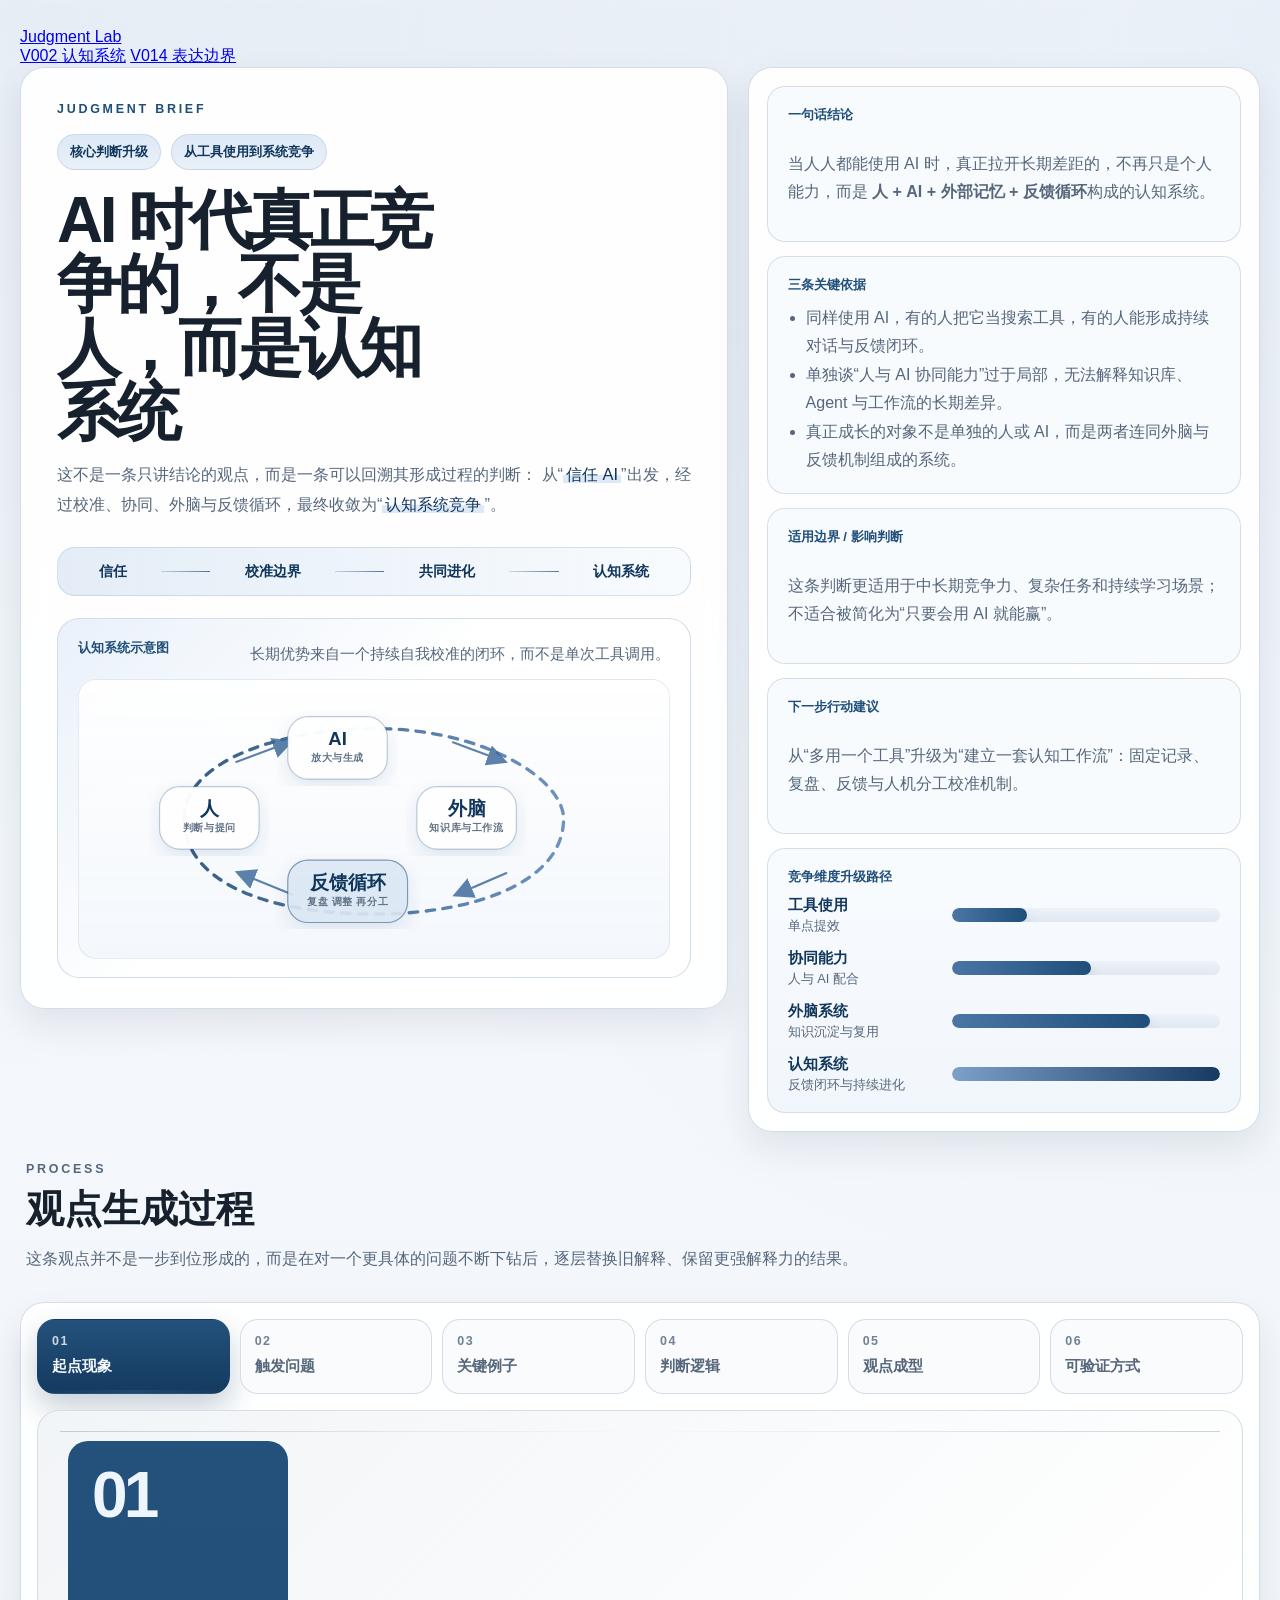
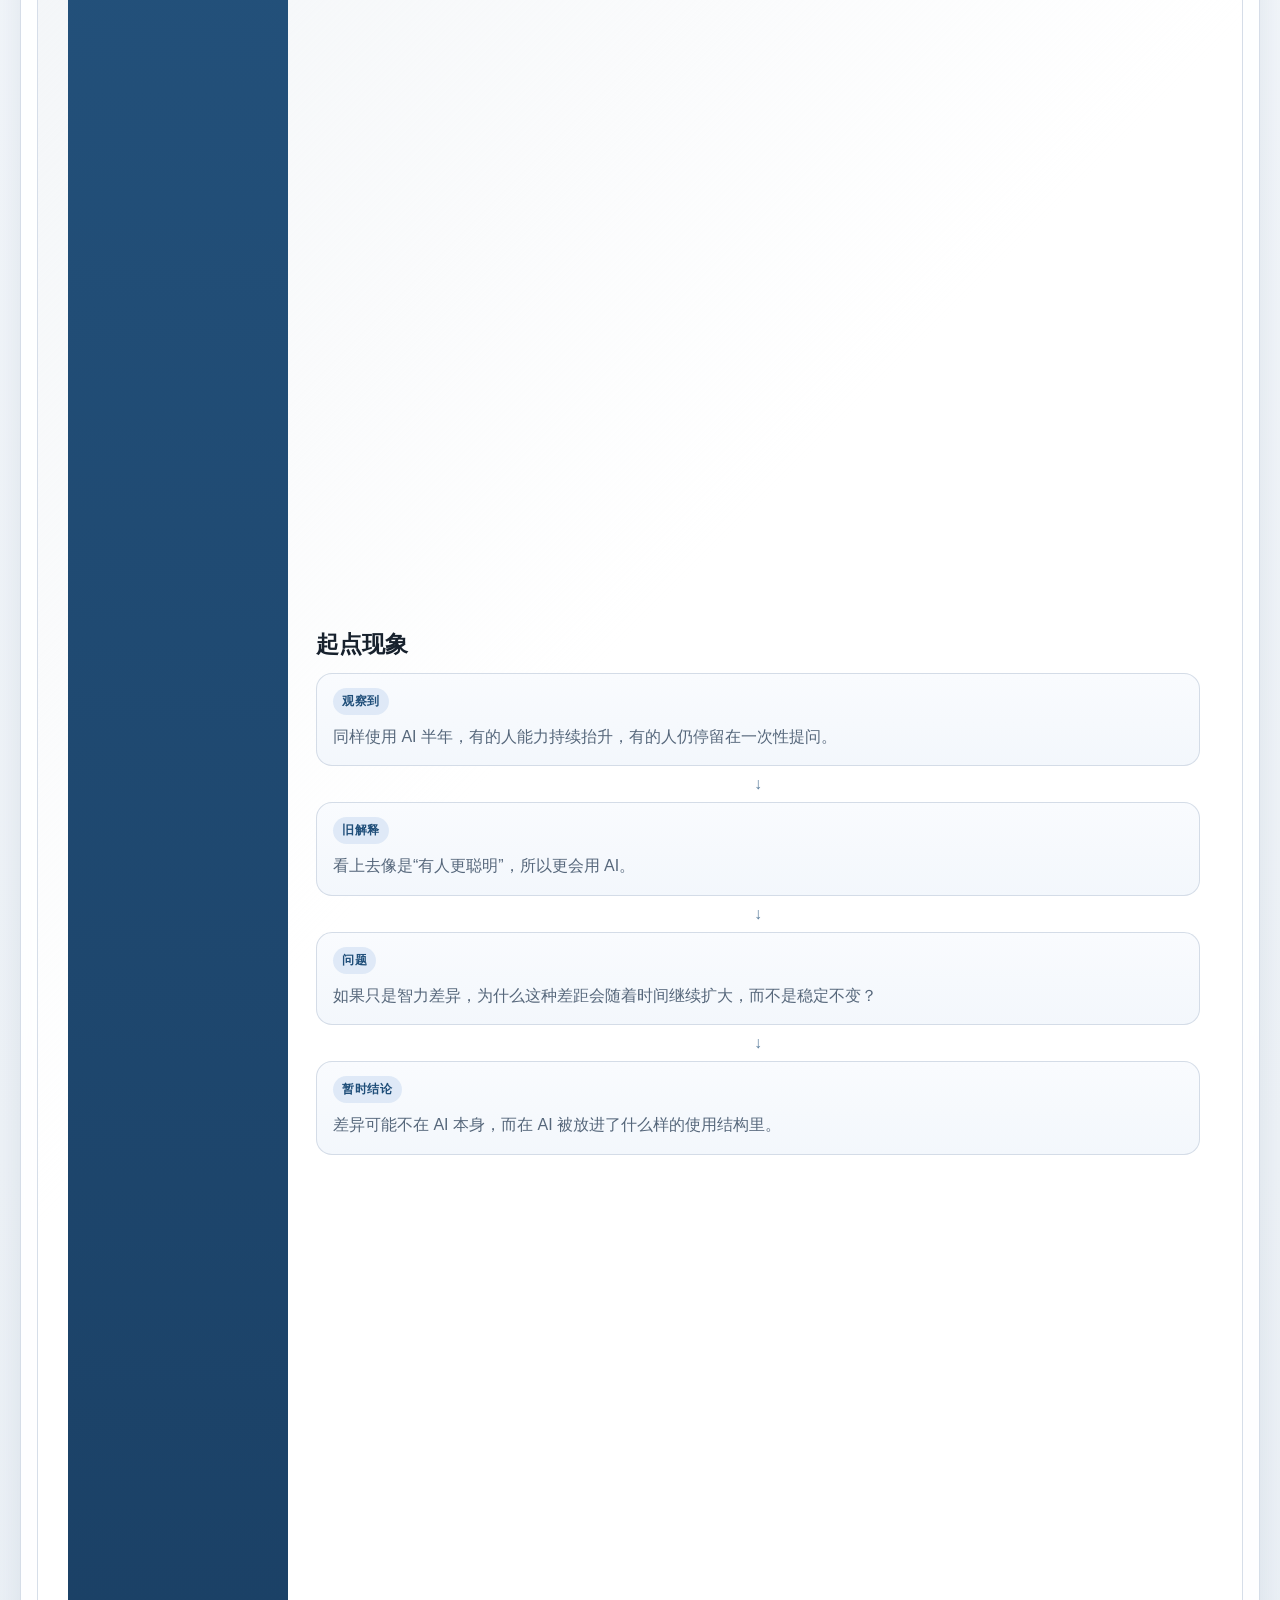
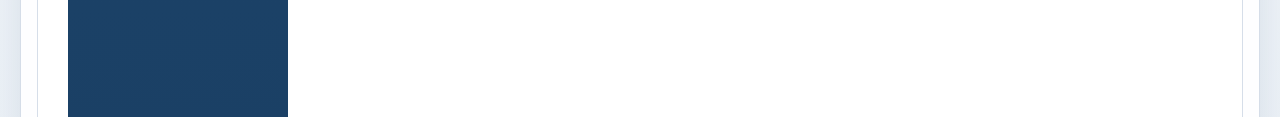
==== v002.html @ d5b1c972 "Add files via upload" ====
<!DOCTYPE html>
<html lang="zh-CN">
  <head>
    <meta charset="UTF-8" />
    <meta name="viewport" content="width=device-width, initial-scale=1.0" />
    <title>观点汇报页｜认知系统</title>
    <link rel="stylesheet" href="./style.css" />
    <script src="./script.js" defer></script>
  </head>
  <body>
    <main class="page">
      <nav class="site-nav reveal" data-reveal aria-label="站点导航">
        <a class="site-brand" href="./index.html">Judgment Lab</a>
        <div class="site-nav-links">
          <a class="site-link is-active" href="./v002.html">V002 认知系统</a>
          <a class="site-link" href="./v014.html">V014 表达边界</a>
        </div>
      </nav>

      <header class="hero">
        <div class="hero-copy reveal" data-reveal>
          <p class="eyebrow">Judgment Brief</p>
          <div class="hero-kicker">
            <span>核心判断升级</span>
            <span>从工具使用到系统竞争</span>
          </div>
          <h1>AI 时代真正竞争的，不是人，而是认知系统</h1>
          <p class="hero-note">
            这不是一条只讲结论的观点，而是一条可以回溯其形成过程的判断：
            从“<span class="text-highlight">信任 AI</span>”出发，经过校准、协同、外脑与反馈循环，最终收敛为“<span class="text-highlight">认知系统竞争</span>”。
          </p>
          <div class="hero-path">
            <span>信任</span>
            <i></i>
            <span>校准边界</span>
            <i></i>
            <span>共同进化</span>
            <i></i>
            <span>认知系统</span>
          </div>

          <section class="hero-diagram">
            <div class="diagram-head">
              <span class="label">认知系统示意图</span>
              <p>长期优势来自一个持续自我校准的闭环，而不是单次工具调用。</p>
            </div>
            <div class="diagram-shell">
              <svg viewBox="0 0 680 310" role="img" aria-label="人、AI、外脑、反馈循环再回到人的闭环结构">
                <defs>
                  <linearGradient id="loopStroke" x1="0%" y1="0%" x2="100%" y2="0%">
                    <stop offset="0%" stop-color="#204c7a" />
                    <stop offset="100%" stop-color="#5f86b4" />
                  </linearGradient>
                  <filter id="softGlow">
                    <feDropShadow dx="0" dy="8" stdDeviation="10" flood-color="#204c7a" flood-opacity="0.12" />
                  </filter>
                  <marker id="arrowTip" markerWidth="10" markerHeight="10" refX="7" refY="5" orient="auto">
                    <path d="M0,0 L10,5 L0,10 z" fill="#3a6798"></path>
                  </marker>
                </defs>

                <path
                  class="loop-path"
                  d="M115 155 C115 85, 235 48, 340 48 C470 48, 565 108, 565 155 C565 230, 460 268, 340 268 C210 268, 115 228, 115 155"
                ></path>

                <line class="loop-arrow" x1="176" y1="88" x2="238" y2="65"></line>
                <line class="loop-arrow" x1="433" y1="64" x2="492" y2="86"></line>
                <line class="loop-arrow" x1="498" y1="219" x2="440" y2="244"></line>
                <line class="loop-arrow" x1="244" y1="245" x2="182" y2="220"></line>

                <g class="loop-node" transform="translate(86 117)">
                  <rect width="118" height="74" rx="24"></rect>
                  <text x="59" y="34">人</text>
                  <text x="59" y="53" class="node-sub">判断与提问</text>
                </g>

                <g class="loop-node" transform="translate(238 34)">
                  <rect width="118" height="74" rx="24"></rect>
                  <text x="59" y="34">AI</text>
                  <text x="59" y="53" class="node-sub">放大与生成</text>
                </g>

                <g class="loop-node" transform="translate(391 117)">
                  <rect width="118" height="74" rx="24"></rect>
                  <text x="59" y="34">外脑</text>
                  <text x="59" y="53" class="node-sub">知识库与工作流</text>
                </g>

                <g class="loop-node node-emphasis" transform="translate(238 204)">
                  <rect width="142" height="74" rx="24"></rect>
                  <text x="71" y="34">反馈循环</text>
                  <text x="71" y="53" class="node-sub">复盘 调整 再分工</text>
                </g>
              </svg>
            </div>
          </section>
        </div>
        <aside class="summary-card reveal" data-reveal>
          <div class="summary-block reveal" data-reveal>
            <span class="label">一句话结论</span>
            <p>
              当人人都能使用 AI 时，真正拉开长期差距的，不再只是个人能力，而是
              <strong>人 + AI + 外部记忆 + 反馈循环</strong>构成的认知系统。
            </p>
          </div>

          <div class="summary-block reveal" data-reveal>
            <span class="label">三条关键依据</span>
            <ul>
              <li>同样使用 AI，有的人把它当搜索工具，有的人能形成持续对话与反馈闭环。</li>
              <li>单独谈“人与 AI 协同能力”过于局部，无法解释知识库、Agent 与工作流的长期差异。</li>
              <li>真正成长的对象不是单独的人或 AI，而是两者连同外脑与反馈机制组成的系统。</li>
            </ul>
          </div>

          <div class="summary-block reveal" data-reveal>
            <span class="label">适用边界 / 影响判断</span>
            <p>
              这条判断更适用于中长期竞争力、复杂任务和持续学习场景；不适合被简化为“只要会用 AI 就能赢”。
            </p>
          </div>

          <div class="summary-block reveal" data-reveal>
            <span class="label">下一步行动建议</span>
            <p>
              从“多用一个工具”升级为“建立一套认知工作流”：固定记录、复盘、反馈与人机分工校准机制。
            </p>
          </div>

          <div class="summary-block chart-block reveal" data-reveal>
            <span class="label">竞争维度升级路径</span>
            <div class="upgrade-chart" aria-label="竞争维度从工具使用升级到认知系统的路径图">
              <div class="chart-row">
                <div class="chart-meta">
                  <strong>工具使用</strong>
                  <span>单点提效</span>
                </div>
                <div class="chart-bar"><span style="--bar: 28%"></span></div>
              </div>
              <div class="chart-row">
                <div class="chart-meta">
                  <strong>协同能力</strong>
                  <span>人与 AI 配合</span>
                </div>
                <div class="chart-bar"><span style="--bar: 52%"></span></div>
              </div>
              <div class="chart-row">
                <div class="chart-meta">
                  <strong>外脑系统</strong>
                  <span>知识沉淀与复用</span>
                </div>
                <div class="chart-bar"><span style="--bar: 74%"></span></div>
              </div>
              <div class="chart-row">
                <div class="chart-meta">
                  <strong>认知系统</strong>
                  <span>反馈闭环与持续进化</span>
                </div>
                <div class="chart-bar chart-bar-emphasis"><span style="--bar: 100%"></span></div>
              </div>
            </div>
          </div>
        </aside>
      </header>

      <section class="section reveal" data-reveal>
        <div class="section-head">
          <p class="eyebrow">Process</p>
          <h2>观点生成过程</h2>
          <p>
            这条观点并不是一步到位形成的，而是在对一个更具体的问题不断下钻后，逐层替换旧解释、保留更强解释力的结果。
          </p>
        </div>

        <div class="process-board reveal" data-reveal data-process-board>
          <nav class="process-nav" aria-label="观点生成过程步骤">
            <button class="process-pill is-active" type="button" data-step="0">
              <span class="pill-index">01</span>
              <span class="pill-label">起点现象</span>
            </button>
            <button class="process-pill" type="button" data-step="1">
              <span class="pill-index">02</span>
              <span class="pill-label">触发问题</span>
            </button>
            <button class="process-pill" type="button" data-step="2">
              <span class="pill-index">03</span>
              <span class="pill-label">关键例子</span>
            </button>
            <button class="process-pill" type="button" data-step="3">
              <span class="pill-index">04</span>
              <span class="pill-label">判断逻辑</span>
            </button>
            <button class="process-pill" type="button" data-step="4">
              <span class="pill-index">05</span>
              <span class="pill-label">观点成型</span>
            </button>
            <button class="process-pill" type="button" data-step="5">
              <span class="pill-index">06</span>
              <span class="pill-label">可验证方式</span>
            </button>
          </nav>

          <div class="process-stage">
            <article class="stage-panel is-active" data-panel="0">
              <div class="stage-meta">
                <span class="stage-index">01</span>
                <p class="stage-tag">Observation</p>
              </div>
              <div class="stage-copy">
                <h3>起点现象</h3>
                <div class="reasoning-chain">
                  <article class="chain-item">
                    <span class="chain-label">观察到</span>
                    <p>同样使用 AI 半年，有的人能力持续抬升，有的人仍停留在一次性提问。</p>
                  </article>
                  <span class="chain-arrow">↓</span>
                  <article class="chain-item">
                    <span class="chain-label">旧解释</span>
                    <p>看上去像是“有人更聪明”，所以更会用 AI。</p>
                  </article>
                  <span class="chain-arrow">↓</span>
                  <article class="chain-item">
                    <span class="chain-label">问题</span>
                    <p>如果只是智力差异，为什么这种差距会随着时间继续扩大，而不是稳定不变？</p>
                  </article>
                  <span class="chain-arrow">↓</span>
                  <article class="chain-item">
                    <span class="chain-label">暂时结论</span>
                    <p>差异可能不在 AI 本身，而在 AI 被放进了什么样的使用结构里。</p>
                  </article>
                </div>
              </div>
            </article>

            <article class="stage-panel" data-panel="1">
              <div class="stage-meta">
                <span class="stage-index">02</span>
                <p class="stage-tag">Question</p>
              </div>
              <div class="stage-copy">
                <h3>触发问题</h3>
                <div class="reasoning-chain">
                  <article class="chain-item">
                    <span class="chain-label">发现</span>
                    <p>单纯把差异解释为 Prompt 能力，解释不了长期复利。</p>
                  </article>
                  <span class="chain-arrow">↓</span>
                  <article class="chain-item">
                    <span class="chain-label">继续追问</span>
                    <p>到底是什么在累积？是回答质量，还是回答之外的东西？</p>
                  </article>
                  <span class="chain-arrow">↓</span>
                  <article class="chain-item">
                    <span class="chain-label">被排除</span>
                    <p>模型版本、提示词技巧、使用频率，都不足以单独解释这种长期差异。</p>
                  </article>
                  <span class="chain-arrow">↓</span>
                  <article class="chain-item">
                    <span class="chain-label">推进方向</span>
                    <p>真正需要找的，是一个会持续积累、持续修正的竞争单位。</p>
                  </article>
                </div>
              </div>
            </article>

            <article class="stage-panel" data-panel="2">
              <div class="stage-meta">
                <span class="stage-index">03</span>
                <p class="stage-tag">Example</p>
              </div>
              <div class="stage-copy">
                <h3>关键例子</h3>
                <div class="reasoning-chain">
                  <article class="chain-item">
                    <span class="chain-label">案例 A</span>
                    <p>用完 AI 就结束，答案没有进入记录、复盘和下一轮提问。</p>
                  </article>
                  <span class="chain-arrow">↓</span>
                  <article class="chain-item">
                    <span class="chain-label">案例 B</span>
                    <p>回答被记录、被改写、被追问，再进入下一次决策。</p>
                  </article>
                  <span class="chain-arrow">↓</span>
                  <article class="chain-item">
                    <span class="chain-label">差异显现</span>
                    <p>前者只有一次性交互，后者开始形成“记录 → 复盘 → 再提问”的连续结构。</p>
                  </article>
                  <span class="chain-arrow">↓</span>
                  <div class="mini-flow">
                    <span>一次性调用</span>
                    <span>记录沉淀</span>
                    <span>复盘修正</span>
                    <span>再提问</span>
                  </div>
                </div>
              </div>
            </article>

            <article class="stage-panel" data-panel="3">
              <div class="stage-meta">
                <span class="stage-index">04</span>
                <p class="stage-tag">Logic</p>
              </div>
              <div class="stage-copy">
                <h3>判断逻辑</h3>
                <div class="reasoning-chain">
                  <article class="chain-item">
                    <span class="chain-label">修正前提</span>
                    <p>人与 AI 不是一次协作，而是一种可以重复、校正、重构的循环关系。</p>
                  </article>
                  <span class="chain-arrow">↓</span>
                  <article class="chain-item">
                    <span class="chain-label">新解释</span>
                    <p>真正的差异，不在于这次问得多好，而在于这次输出是否被纳入下一轮思考。</p>
                  </article>
                  <span class="chain-arrow">↓</span>
                  <div class="logic-loop">
                    <span>人</span>
                    <i></i>
                    <span>AI</span>
                    <i></i>
                    <span>记录</span>
                    <i></i>
                    <span>反馈</span>
                    <i></i>
                    <span>再次提问</span>
                  </div>
                  <span class="chain-arrow">↓</span>
                  <article class="chain-item">
                    <span class="chain-label">逻辑结果</span>
                    <p>一旦进入循环，竞争的核心就不再是单次能力，而是整套循环是否持续运行。</p>
                  </article>
                </div>
              </div>
            </article>

            <article class="stage-panel" data-panel="4">
              <div class="stage-meta">
                <span class="stage-index">05</span>
                <p class="stage-tag">Conclusion</p>
              </div>
              <div class="stage-copy">
                <h3>观点成型</h3>
                <div class="reasoning-chain">
                  <article class="chain-item">
                    <span class="chain-label">被放弃</span>
                    <p>“人与 AI 协同能力”仍然太窄，只解释了一段关系，没有解释沉淀和反馈。</p>
                  </article>
                  <span class="chain-arrow">↓</span>
                  <article class="chain-item">
                    <span class="chain-label">概念升级</span>
                    <p>竞争单位从“个人”升级为“人 + AI + 外部记忆 + 反馈机制”的整体。</p>
                  </article>
                  <span class="chain-arrow">↓</span>
                  <article class="chain-item chain-item-strong">
                    <span class="chain-label">最终表达</span>
                    <p><strong><span class="text-highlight">AI 时代真正竞争的，是认知系统和认知系统。</span></strong></p>
                  </article>
                </div>
              </div>
            </article>

            <article class="stage-panel" data-panel="5">
              <div class="stage-meta">
                <span class="stage-index">06</span>
                <p class="stage-tag">Validation</p>
              </div>
              <div class="stage-copy">
                <h3>可验证方式</h3>
                <div class="reasoning-chain">
                  <article class="chain-item">
                    <span class="chain-label">未来 90 天观察</span>
                    <p>不要只看谁问得更快，而要看谁在持续形成可复用的工作结构。</p>
                  </article>
                  <span class="chain-arrow">↓</span>
                  <article class="chain-item">
                    <span class="chain-label">重点信号</span>
                    <p>是否存在稳定的记录、反馈、复盘，以及据此再分工的闭环。</p>
                  </article>
                  <span class="chain-arrow">↓</span>
                  <article class="chain-item">
                    <span class="chain-label">验证标准</span>
                    <p>如果闭环存在，能力差距会继续扩大；如果没有，优势大多停留在工具熟练度层。</p>
                  </article>
                </div>
              </div>
            </article>
          </div>
        </div>
      </section>

      <section class="section split-section reveal" data-reveal>
        <div class="section-head">
          <p class="eyebrow">Support</p>
          <h2>补充材料</h2>
        </div>

        <div class="support-grid">
          <article class="panel support-panel support-panel-quotes reveal" data-reveal>
            <h3>核心引文</h3>
            <div class="quote-stack">
              <article class="quote-card">
                <p class="quote-mark">“</p>
                <p class="quote-text">信任只是进入循环的门票。</p>
                <p class="quote-note">用于界定：信任是起点，不是最终竞争力。</p>
              </article>
              <article class="quote-card">
                <p class="quote-mark">“</p>
                <p class="quote-text">真正成长的并不是人，或者 AI，而是人 + AI + 外部记忆 + 反馈循环组成的系统。</p>
                <p class="quote-note">用于支撑：竞争单位已经从个体升级为系统。</p>
              </article>
              <article class="quote-card">
                <p class="quote-mark">“</p>
                <p class="quote-text">协同能力只是认知系统的一部分。</p>
                <p class="quote-note">用于修正：只谈协同，还不足以解释长期差异。</p>
              </article>
            </div>
          </article>

          <article class="panel support-panel support-panel-graph reveal" data-reveal>
            <h3>元发现图谱</h3>
            <div class="meta-graph" data-meta-graph>
              <div class="meta-map-wrap">
                <div class="meta-map-head">
                  <span class="label">网络定位</span>
                  <p>从主题源头进入，经关键转折收敛到当前观点，再延伸出下一步问题。</p>
                </div>
                <div class="meta-map" role="group" aria-label="当前观点在观点网络中的位置">
                  <button class="meta-node" type="button" data-node="source">
                    <span class="meta-node-index">01</span>
                    <span class="meta-node-type">主题源头</span>
                    <strong>AI 时代人的成长问题</strong>
                  </button>
                  <i class="meta-link" data-link="source-turn"></i>
                  <button class="meta-node" type="button" data-node="turn">
                    <span class="meta-node-index">02</span>
                    <span class="meta-node-type">关键转折</span>
                    <strong>信任不是结论</strong>
                  </button>
                  <i class="meta-link" data-link="turn-current"></i>
                  <button class="meta-node is-current" type="button" data-node="current">
                    <span class="meta-node-index">03</span>
                    <span class="meta-node-type">当前观点</span>
                    <strong>竞争单位升级为认知系统</strong>
                  </button>
                  <i class="meta-link" data-link="current-extension"></i>
                  <button class="meta-node" type="button" data-node="extension">
                    <span class="meta-node-index">04</span>
                    <span class="meta-node-type">延伸问题</span>
                    <strong>系统如何形成长期复利</strong>
                  </button>
                </div>
              </div>

              <article class="meta-detail meta-detail-card">
                <span class="label">节点说明</span>
                <h4 data-meta-title>当前观点</h4>
                <p data-meta-body>
                  这条观点并不是孤立判断，而是从“AI 时代人该如何成长”这个大主题里，经由对“信任”“协同”“外脑”“反馈循环”的连续修正后收敛出来的阶段性结论。
                </p>
                <div class="meta-detail-tags">
                  <span data-meta-tag="0">主题归属</span>
                  <span data-meta-tag="1">概念修正</span>
                  <span data-meta-tag="2">下一步追问</span>
                </div>
              </article>
            </div>
          </article>

          <article class="panel support-panel support-panel-sources reveal" data-reveal>
            <h3>资料来源</h3>
            <div class="source-cards">
              <article class="source-card">
                <strong>V002 AI时代真正竞争的，不是人，而是认知系统.md</strong>
                <p>成熟观点原卡，提供核心判断、系统组成、系统角色与被修正路径。</p>
              </article>
              <article class="source-card">
                <strong>E001 V002 认知系统的完整推导链.md</strong>
                <p>提供从“信任”到“协同进化、外脑、认知系统”的完整升级链路。</p>
              </article>
              <article class="source-card">
                <strong>T002 AI时代的人应该如何成长.md</strong>
                <p>给出更上位主题，说明这条观点回答的是 AI 时代长期成长与竞争单位问题。</p>
              </article>
              <article class="source-card">
                <strong>GPT 思辨观点.md</strong>
                <p>确认 V002 仍位于当前成熟观点主线中，并与后续 V003 等判断形成连续关系。</p>
              </article>
            </div>
          </article>
        </div>
      </section>
    </main>
  </body>
</html>
---- style.css ----
:root {
  --bg: #eef3f8;
  --bg-strong: #e5edf6;
  --panel: rgba(255, 255, 255, 0.92);
  --panel-strong: #f8fbfe;
  --line: #d2dbe7;
  --line-strong: #9eb5cc;
  --text: #17212d;
  --muted: #56677b;
  --accent: #1f4e79;
  --accent-strong: #10365c;
  --accent-soft: #dce8f6;
  --accent-glow: rgba(31, 78, 121, 0.14);
  --gold-soft: #eef3da;
  --shadow: 0 16px 36px rgba(18, 35, 57, 0.09);
  --shadow-hover: 0 22px 48px rgba(18, 35, 57, 0.14);
  --radius: 24px;
  --radius-sm: 16px;
  --max: 1260px;
}

* {
  box-sizing: border-box;
}

html {
  font-size: 16px;
  scroll-behavior: smooth;
}

body {
  margin: 0;
  font-family: "PingFang SC", "Hiragino Sans GB", "Noto Sans SC", sans-serif;
  color: var(--text);
  background:
    radial-gradient(circle at top left, rgba(31, 78, 121, 0.08), transparent 22%),
    radial-gradient(circle at top right, rgba(95, 134, 180, 0.1), transparent 26%),
    linear-gradient(180deg, #f8fbff 0%, var(--bg) 56%, var(--bg-strong) 100%);
}

body::before {
  content: "";
  position: fixed;
  inset: 0;
  background-image:
    linear-gradient(rgba(255, 255, 255, 0.38) 1px, transparent 1px),
    linear-gradient(90deg, rgba(255, 255, 255, 0.32) 1px, transparent 1px);
  background-size: 80px 80px;
  opacity: 0.32;
  pointer-events: none;
}

.page {
  position: relative;
  width: min(calc(100% - 40px), var(--max));
  margin: 0 auto;
  padding: 28px 0 64px;
}

.reveal {
  opacity: 0;
  transform: translateY(34px);
  transition:
    opacity 650ms cubic-bezier(0.2, 0.8, 0.2, 1),
    transform 650ms cubic-bezier(0.2, 0.8, 0.2, 1);
}

.reveal.is-visible {
  opacity: 1;
  transform: translateY(0);
}

.hero {
  display: grid;
  grid-template-columns: minmax(0, 1.16fr) minmax(360px, 0.84fr);
  gap: 20px;
  align-items: start;
}

.hero-copy,
.summary-card,
.panel,
.process-board {
  background: var(--panel);
  border: 1px solid rgba(210, 219, 231, 0.92);
  border-radius: var(--radius);
  box-shadow: var(--shadow);
  backdrop-filter: blur(12px);
}

.hero-copy,
.summary-block,
.panel,
.process-pill,
.process-stage,
.image-placeholder {
  transition:
    transform 240ms ease,
    box-shadow 240ms ease,
    border-color 240ms ease,
    background 240ms ease;
}

.hero-copy:hover,
.summary-block:hover,
.panel:hover,
.process-stage:hover,
.image-placeholder:hover {
  transform: translateY(-3px);
  box-shadow: var(--shadow-hover);
}

.hero-copy {
  padding: 34px 36px 30px;
}

.eyebrow {
  margin: 0;
  color: var(--accent);
  font-size: 0.78rem;
  letter-spacing: 0.22em;
  text-transform: uppercase;
  font-weight: 700;
}

.hero-kicker {
  display: flex;
  flex-wrap: wrap;
  gap: 10px;
  margin-top: 18px;
}

.hero-kicker span {
  padding: 8px 12px;
  border-radius: 999px;
  background: linear-gradient(180deg, rgba(220, 232, 246, 0.95), rgba(232, 239, 248, 0.95));
  color: var(--accent-strong);
  font-size: 0.82rem;
  font-weight: 700;
  border: 1px solid rgba(158, 181, 204, 0.36);
}

.hero-copy h1 {
  margin: 18px 0 16px;
  max-width: 10.5ch;
  font-size: clamp(2.6rem, 5vw, 5.3rem);
  line-height: 1;
  letter-spacing: -0.055em;
}

.hero-note,
.section-head p,
.summary-card p,
.summary-card li,
.stage-copy p,
.stage-copy li,
.panel p,
.panel li,
blockquote,
.diagram-head p {
  color: var(--muted);
  line-height: 1.78;
}

.hero-note {
  max-width: 48rem;
  font-size: 1.03rem;
}

.text-highlight {
  display: inline;
  padding: 0 0.18em;
  background: linear-gradient(transparent 56%, rgba(220, 232, 246, 0.96) 56%);
  color: var(--accent-strong);
}

.hero-path {
  display: grid;
  grid-template-columns: repeat(7, auto);
  align-items: center;
  gap: 10px;
  margin-top: 28px;
  padding: 14px 16px;
  border-radius: 18px;
  background: linear-gradient(90deg, rgba(222, 233, 245, 0.82), rgba(248, 251, 254, 0.96));
  border: 1px solid rgba(158, 181, 204, 0.38);
}

.hero-path span {
  color: var(--accent-strong);
  font-size: 0.9rem;
  font-weight: 700;
  text-align: center;
}

.hero-path i {
  display: block;
  width: 100%;
  height: 1px;
  background: linear-gradient(90deg, rgba(31, 78, 121, 0.18), rgba(31, 78, 121, 0.76));
}

.hero-diagram {
  margin-top: 22px;
  padding: 20px 20px 18px;
  border-radius: 22px;
  border: 1px solid rgba(210, 219, 231, 0.95);
  background:
    linear-gradient(135deg, rgba(220, 232, 246, 0.52), rgba(255, 255, 255, 0.94) 44%),
    var(--panel-strong);
}

.diagram-head {
  display: flex;
  justify-content: space-between;
  gap: 18px;
  align-items: end;
  margin-bottom: 12px;
}

.diagram-head p {
  margin: 0;
  max-width: 28rem;
  font-size: 0.95rem;
  text-align: right;
}

.diagram-shell {
  position: relative;
  padding: 8px;
  border-radius: 18px;
  background:
    linear-gradient(180deg, rgba(255, 255, 255, 0.9), rgba(243, 247, 252, 0.95));
  border: 1px solid rgba(158, 181, 204, 0.24);
}

.diagram-shell svg {
  display: block;
  width: 100%;
  height: auto;
}

.loop-path {
  fill: none;
  stroke: url(#loopStroke);
  stroke-width: 4;
  stroke-linecap: round;
  stroke-dasharray: 10 10;
  opacity: 0.9;
}

.loop-arrow {
  stroke: #3a6798;
  stroke-width: 2.5;
  marker-end: url(#arrowTip);
  opacity: 0.82;
}

.loop-node rect {
  fill: rgba(255, 255, 255, 0.96);
  stroke: rgba(31, 78, 121, 0.28);
  stroke-width: 1.4;
  filter: url(#softGlow);
}

.node-emphasis rect {
  fill: rgba(220, 232, 246, 0.9);
  stroke: rgba(31, 78, 121, 0.52);
}

.loop-node text {
  font-family: inherit;
  font-size: 22px;
  font-weight: 700;
  fill: var(--accent-strong);
  text-anchor: middle;
}

.loop-node .node-sub {
  font-size: 12px;
  font-weight: 600;
  letter-spacing: 0.06em;
  fill: #617287;
}

.summary-card {
  padding: 18px;
  display: grid;
  gap: 14px;
}

.summary-block {
  padding: 18px 20px;
  border-radius: 18px;
  background: var(--panel-strong);
  border: 1px solid rgba(210, 219, 231, 0.9);
}

.label {
  display: inline-block;
  margin-bottom: 10px;
  font-size: 0.82rem;
  font-weight: 700;
  color: var(--accent);
}

.summary-card ul,
.stage-copy ul,
.source-list {
  margin: 0;
  padding-left: 18px;
}

.chart-block {
  background:
    linear-gradient(180deg, rgba(248, 251, 254, 0.96), rgba(241, 246, 252, 0.96));
}

.upgrade-chart {
  display: grid;
  gap: 14px;
}

.chart-row {
  display: grid;
  grid-template-columns: 152px minmax(0, 1fr);
  gap: 12px;
  align-items: center;
}

.chart-meta strong,
.chart-meta span {
  display: block;
}

.chart-meta strong {
  font-size: 0.93rem;
  color: var(--accent-strong);
}

.chart-meta span {
  margin-top: 3px;
  font-size: 0.8rem;
  color: var(--muted);
}

.chart-bar {
  position: relative;
  height: 14px;
  border-radius: 999px;
  background: linear-gradient(180deg, #edf2f8, #e1e8f1);
  overflow: hidden;
}

.chart-bar span {
  position: absolute;
  inset: 0 auto 0 0;
  width: var(--bar);
  border-radius: inherit;
  background: linear-gradient(90deg, #4a76a6, #1f4e79);
  box-shadow: 0 8px 14px rgba(31, 78, 121, 0.18);
}

.chart-bar-emphasis span {
  background: linear-gradient(90deg, #7ca0c7, #163a61);
}

.section {
  margin-top: 26px;
}

.section-head {
  padding: 0 6px 12px;
}

.section-head h2 {
  margin: 8px 0 10px;
  font-size: clamp(1.75rem, 3vw, 2.5rem);
  line-height: 1.08;
}

.process-board {
  padding: 16px;
}

.process-nav {
  display: grid;
  grid-template-columns: repeat(6, minmax(0, 1fr));
  gap: 10px;
  margin-bottom: 16px;
}

.process-pill {
  position: relative;
  display: grid;
  gap: 8px;
  padding: 14px 14px 16px;
  text-align: left;
  border: 1px solid rgba(210, 219, 231, 0.92);
  border-radius: 18px;
  background: #f9fbfd;
  color: var(--muted);
  cursor: pointer;
  overflow: hidden;
}

.process-pill::after {
  content: "";
  position: absolute;
  inset: auto 0 0;
  height: 3px;
  background: linear-gradient(90deg, rgba(31, 78, 121, 0), rgba(31, 78, 121, 0.78), rgba(31, 78, 121, 0));
  transform: scaleX(0.35);
  opacity: 0;
  transition: transform 220ms ease, opacity 220ms ease;
}

.process-pill:hover,
.process-pill:focus-visible {
  outline: none;
  transform: translateY(-2px);
  border-color: rgba(31, 78, 121, 0.38);
  box-shadow: 0 10px 20px var(--accent-glow);
}

.process-pill.is-active {
  background: linear-gradient(180deg, rgba(31, 78, 121, 0.98), rgba(16, 54, 92, 0.98));
  border-color: transparent;
  color: #f4f8fd;
  box-shadow: 0 14px 30px rgba(16, 54, 92, 0.24);
}

.process-pill.is-active::after {
  transform: scaleX(1);
  opacity: 1;
}

.pill-index {
  font-size: 0.78rem;
  font-weight: 700;
  letter-spacing: 0.12em;
  opacity: 0.82;
}

.pill-label {
  font-size: 0.96rem;
  font-weight: 700;
  line-height: 1.35;
}

.process-stage {
  position: relative;
  min-height: 340px;
  height: auto;
  overflow: hidden;
  border-radius: 22px;
  border: 1px solid rgba(210, 219, 231, 0.9);
  background:
    linear-gradient(135deg, rgba(31, 78, 121, 0.06), rgba(255, 255, 255, 0.94) 42%),
    #ffffff;
}

.process-stage::before {
  content: "";
  position: absolute;
  inset: 20px 22px auto;
  height: 1px;
  background: linear-gradient(90deg, rgba(31, 78, 121, 0.24), rgba(31, 78, 121, 0), rgba(31, 78, 121, 0.24));
  pointer-events: none;
}

.stage-panel {
  position: absolute;
  inset: 0;
  display: grid;
  grid-template-columns: 220px minmax(0, 1fr);
  gap: 28px;
  align-items: stretch;
  padding: 30px;
  opacity: 0;
  transform: translateX(28px) scale(0.985);
  pointer-events: none;
  transition:
    opacity 320ms ease,
    transform 380ms cubic-bezier(0.2, 0.8, 0.2, 1);
}

.stage-panel.is-active {
  opacity: 1;
  transform: translateX(0) scale(1);
  pointer-events: auto;
}

.stage-panel.is-leaving {
  opacity: 0;
  transform: translateX(-22px) scale(0.98);
}

.stage-meta {
  position: relative;
  display: flex;
  flex-direction: column;
  justify-content: space-between;
  padding: 24px;
  border-radius: 20px;
  background: linear-gradient(180deg, rgba(31, 78, 121, 0.98), rgba(16, 54, 92, 0.96));
  color: #eef5fc;
  overflow: hidden;
}

.stage-meta::after {
  content: "";
  position: absolute;
  inset: auto -20% -30% auto;
  width: 140px;
  height: 140px;
  border-radius: 50%;
  background: radial-gradient(circle, rgba(255, 255, 255, 0.16), transparent 66%);
}

.stage-index {
  font-size: 4rem;
  line-height: 0.95;
  font-weight: 700;
  letter-spacing: -0.06em;
}

.stage-tag {
  margin: 0;
  font-size: 0.82rem;
  letter-spacing: 0.18em;
  text-transform: uppercase;
  opacity: 0.76;
}

.stage-copy {
  display: flex;
  flex-direction: column;
  justify-content: center;
  padding-right: 12px;
}

.stage-copy h3,
.panel h3 {
  margin: 0 0 14px;
  font-size: 1.45rem;
  line-height: 1.2;
}

.reasoning-chain {
  display: grid;
  gap: 10px;
}

.chain-item,
.logic-loop {
  opacity: 0;
  transform: translateY(16px);
  transition:
    opacity 300ms ease,
    transform 300ms ease,
    border-color 220ms ease,
    box-shadow 220ms ease;
}

.chain-item {
  padding: 14px 16px;
  border-radius: 16px;
  border: 1px solid rgba(210, 219, 231, 0.92);
  background: linear-gradient(180deg, rgba(249, 251, 254, 0.98), rgba(243, 247, 252, 0.98));
}

.chain-item.is-visible,
.logic-loop.is-visible {
  opacity: 1;
  transform: translateY(0);
}

.chain-item-strong {
  background: linear-gradient(180deg, rgba(238, 245, 252, 0.98), rgba(227, 237, 248, 0.98));
  border-color: rgba(31, 78, 121, 0.24);
}

.chain-label {
  display: inline-flex;
  margin-bottom: 8px;
  padding: 5px 9px;
  border-radius: 999px;
  background: rgba(220, 232, 246, 0.88);
  color: var(--accent);
  font-size: 0.76rem;
  font-weight: 700;
  letter-spacing: 0.06em;
}

.chain-item p {
  margin: 0;
}

.chain-arrow {
  justify-self: center;
  color: rgba(31, 78, 121, 0.72);
  font-weight: 700;
  line-height: 1;
}

.logic-loop {
  display: grid;
  grid-template-columns: repeat(9, auto);
  align-items: center;
  gap: 8px;
  padding: 14px 16px;
  border-radius: 16px;
  border: 1px solid rgba(210, 219, 231, 0.92);
  background: linear-gradient(180deg, rgba(249, 251, 254, 0.98), rgba(243, 247, 252, 0.98));
}

.logic-loop span {
  color: var(--accent-strong);
  font-weight: 700;
  font-size: 0.92rem;
  text-align: center;
}

.logic-loop i {
  width: 100%;
  height: 1px;
  background: linear-gradient(90deg, rgba(31, 78, 121, 0.18), rgba(31, 78, 121, 0.78));
}

.mini-flow {
  display: flex;
  flex-wrap: wrap;
  gap: 10px;
  margin-top: 18px;
}

.mini-flow span {
  display: inline-flex;
  align-items: center;
  padding: 9px 14px;
  border-radius: 999px;
  background: linear-gradient(180deg, rgba(220, 232, 246, 0.92), rgba(235, 242, 249, 0.96));
  color: var(--accent-strong);
  font-size: 0.9rem;
  font-weight: 700;
  border: 1px solid rgba(158, 181, 204, 0.28);
}

.split-section .support-grid {
  display: grid;
  grid-template-columns: 1fr 1.25fr;
  grid-template-areas:
    "quotes sources"
    "graph graph";
  gap: 18px;
}

.panel {
  padding: 24px;
}

.support-panel-quotes {
  grid-area: quotes;
}

.support-panel-sources {
  grid-area: sources;
}

.support-panel-graph {
  grid-area: graph;
}

.quote-stack,
.source-cards {
  display: grid;
  gap: 12px;
}

.quote-card,
.source-card {
  padding: 16px 18px;
  border-radius: 18px;
  background: linear-gradient(180deg, rgba(249, 251, 254, 0.96), rgba(244, 248, 252, 0.96));
  border: 1px solid rgba(210, 219, 231, 0.92);
}

.quote-card {
  position: relative;
}

.quote-mark {
  margin: 0 0 6px;
  font-size: 2rem;
  line-height: 0.9;
  color: rgba(31, 78, 121, 0.4);
  font-weight: 700;
}

.quote-text,
.source-card strong {
  color: var(--accent-strong);
}

.quote-text {
  margin: 0 0 10px;
  font-size: 1rem;
  line-height: 1.6;
  font-weight: 600;
}

.quote-note,
.source-card p {
  margin: 0;
  color: var(--muted);
  line-height: 1.7;
  font-size: 0.9rem;
}

.meta-graph {
  display: grid;
  grid-template-columns: minmax(0, 1.2fr) minmax(320px, 0.8fr);
  gap: 18px;
  align-items: start;
}

.meta-map-wrap,
.meta-detail-card {
  padding: 18px;
  border-radius: 18px;
  border: 1px solid rgba(210, 219, 231, 0.92);
  background: linear-gradient(180deg, rgba(249, 251, 254, 0.98), rgba(243, 247, 252, 0.98));
}

.meta-map-head {
  display: grid;
  gap: 8px;
  margin-bottom: 14px;
}

.meta-map-head p {
  margin: 0;
  font-size: 0.9rem;
  color: var(--muted);
}

.meta-map {
  display: grid;
  grid-template-columns: 1fr 54px 1fr 54px 1.2fr;
  grid-template-areas:
    "source st turn tc current"
    ". . . ce extension";
  gap: 18px 12px;
  align-items: center;
  padding: 10px 0 4px;
  position: relative;
}

.meta-map::before,
.meta-map::after {
  content: "";
  position: absolute;
  border-radius: 999px;
  pointer-events: none;
}

.meta-map::before {
  inset: 14% 18% 18% 10%;
  border: 1px dashed rgba(31, 78, 121, 0.12);
}

.meta-map::after {
  width: 260px;
  height: 260px;
  right: 8%;
  top: 10%;
  background: radial-gradient(circle, rgba(220, 232, 246, 0.44), transparent 68%);
}

.meta-node {
  display: grid;
  grid-template-columns: 34px minmax(0, 1fr);
  gap: 6px 12px;
  min-height: 0;
  padding: 14px 14px 14px 12px;
  text-align: left;
  border-radius: 18px;
  border: 1px solid rgba(210, 219, 231, 0.92);
  background: linear-gradient(180deg, rgba(249, 251, 254, 0.98), rgba(243, 247, 252, 0.98));
  cursor: pointer;
  position: relative;
  z-index: 1;
  transition:
    transform 220ms ease,
    box-shadow 220ms ease,
    border-color 220ms ease,
    background 220ms ease;
}

.meta-node[data-node="source"] {
  grid-area: source;
}

.meta-node[data-node="turn"] {
  grid-area: turn;
}

.meta-node[data-node="current"] {
  grid-area: current;
  min-height: 152px;
}

.meta-node[data-node="extension"] {
  grid-area: extension;
}

.meta-node:hover,
.meta-node:focus-visible {
  outline: none;
  transform: translateY(-2px);
  box-shadow: 0 10px 20px var(--accent-glow);
  border-color: rgba(31, 78, 121, 0.34);
}

.meta-node.is-current,
.meta-node.is-active {
  background: linear-gradient(180deg, rgba(31, 78, 121, 0.98), rgba(16, 54, 92, 0.98));
  border-color: transparent;
  box-shadow: 0 14px 30px rgba(16, 54, 92, 0.2);
}

.meta-node-index {
  grid-row: span 2;
  display: inline-flex;
  align-items: center;
  justify-content: center;
  width: 34px;
  height: 34px;
  border-radius: 999px;
  background: rgba(220, 232, 246, 0.88);
  color: var(--accent);
  font-size: 0.78rem;
  font-weight: 700;
}

.meta-node-type {
  align-self: end;
  font-size: 0.76rem;
  font-weight: 700;
  letter-spacing: 0.08em;
  color: var(--accent);
}

.meta-node strong {
  grid-column: 2;
  color: var(--accent-strong);
  line-height: 1.5;
  font-size: 0.93rem;
}

.meta-node.is-current .meta-node-type,
.meta-node.is-current strong,
.meta-node.is-current .meta-node-index,
.meta-node.is-active .meta-node-type,
.meta-node.is-active strong,
.meta-node.is-active .meta-node-index {
  color: #f4f8fd;
}

.meta-node.is-current .meta-node-index,
.meta-node.is-active .meta-node-index {
  background: rgba(255, 255, 255, 0.14);
}

.meta-link {
  display: block;
  width: 100%;
  height: 2px;
  align-self: center;
  background: linear-gradient(90deg, rgba(31, 78, 121, 0.18), rgba(31, 78, 121, 0.78));
  opacity: 0.32;
  position: relative;
  z-index: 1;
  transition:
    opacity 220ms ease,
    transform 220ms ease,
    background 220ms ease;
}

.meta-link.is-active {
  opacity: 1;
  transform: scaleX(1.04);
  background: linear-gradient(90deg, rgba(31, 78, 121, 0.4), rgba(31, 78, 121, 1));
}

.meta-link[data-link="source-turn"] {
  grid-area: st;
}

.meta-link[data-link="turn-current"] {
  grid-area: tc;
}

.meta-link[data-link="current-extension"] {
  grid-area: ce;
  width: 2px;
  height: 34px;
  justify-self: center;
  background: linear-gradient(180deg, rgba(31, 78, 121, 0.18), rgba(31, 78, 121, 0.78));
}

.meta-link[data-link="current-extension"].is-active {
  transform: scaleY(1.04);
  background: linear-gradient(180deg, rgba(31, 78, 121, 0.4), rgba(31, 78, 121, 1));
}

.meta-detail {
  min-height: 100%;
}

.meta-detail-card {
  position: relative;
  overflow: hidden;
  min-height: 100%;
}

.meta-detail-card::before {
  content: "";
  position: absolute;
  inset: 0 auto 0 0;
  width: 4px;
  background: linear-gradient(180deg, rgba(31, 78, 121, 0.18), rgba(31, 78, 121, 0.82));
}

.meta-detail h4 {
  margin: 0 0 10px;
  font-size: 1.08rem;
  color: var(--accent-strong);
}

.meta-detail p {
  margin: 0;
}

.meta-detail-tags {
  display: flex;
  flex-wrap: wrap;
  gap: 8px;
  margin-top: 16px;
}

.meta-detail-tags span {
  display: inline-flex;
  padding: 7px 10px;
  border-radius: 999px;
  background: rgba(220, 232, 246, 0.88);
  color: var(--accent);
  font-size: 0.78rem;
  font-weight: 700;
}

.source-card strong {
  display: block;
  margin-bottom: 8px;
  font-size: 0.94rem;
  line-height: 1.5;
}

@media (prefers-reduced-motion: reduce) {
  html {
    scroll-behavior: auto;
  }

  .reveal,
  .reveal.is-visible,
  .hero-copy,
  .summary-block,
  .panel,
  .process-pill,
  .process-stage,
  .image-placeholder,
  .stage-panel {
    transition: none;
    transform: none;
    animation: none;
    opacity: 1;
  }
}

@media (max-width: 1120px) {
  .hero {
    grid-template-columns: 1fr;
  }

  .diagram-head {
    flex-direction: column;
    align-items: start;
  }

  .diagram-head p {
    text-align: left;
  }

  .process-nav {
    grid-template-columns: repeat(3, minmax(0, 1fr));
  }

  .split-section .support-grid {
    grid-template-columns: 1fr;
    grid-template-areas:
      "quotes"
      "sources"
      "graph";
  }

  .meta-graph {
    grid-template-columns: 1fr;
  }

  .meta-map {
    grid-template-columns: 1fr;
    grid-template-areas:
      "source"
      "st"
      "turn"
      "tc"
      "current"
      "ce"
      "extension";
  }

  .meta-map::before,
  .meta-map::after {
    display: none;
  }

  .meta-node {
    grid-template-columns: 30px minmax(0, 1fr);
  }

  .meta-node-index {
    width: 30px;
    height: 30px;
  }

  .meta-link,
  .meta-link[data-link="current-extension"] {
    width: 1px;
    height: 22px;
    justify-self: center;
    background: linear-gradient(180deg, rgba(31, 78, 121, 0.18), rgba(31, 78, 121, 0.78));
  }

  .meta-link.is-active,
  .meta-link[data-link="current-extension"].is-active {
    transform: scaleY(1.04);
    background: linear-gradient(180deg, rgba(31, 78, 121, 0.4), rgba(31, 78, 121, 1));
  }
}

@media (max-width: 820px) {
  .page {
    width: min(calc(100% - 24px), var(--max));
    padding: 18px 0 42px;
  }

  .hero-copy,
  .summary-card,
  .panel,
  .process-board {
    border-radius: 20px;
  }

  .hero-copy {
    padding: 24px;
  }

  .hero-copy h1 {
    max-width: none;
    font-size: clamp(2.2rem, 10vw, 3.5rem);
  }

  .hero-path {
    grid-template-columns: 1fr;
    gap: 8px;
  }

  .hero-path i {
    width: 1px;
    height: 14px;
    justify-self: center;
    background: linear-gradient(180deg, rgba(31, 78, 121, 0.2), rgba(31, 78, 121, 0.76));
  }

  .chart-row {
    grid-template-columns: 1fr;
    gap: 8px;
  }

  .process-nav {
    grid-template-columns: repeat(2, minmax(0, 1fr));
  }

  .process-stage {
    min-height: 470px;
  }

  .stage-panel {
    grid-template-columns: 1fr;
    gap: 16px;
    padding: 18px;
  }

  .logic-loop {
    grid-template-columns: 1fr;
    gap: 8px;
  }

  .logic-loop i {
    width: 1px;
    height: 14px;
    justify-self: center;
    background: linear-gradient(180deg, rgba(31, 78, 121, 0.18), rgba(31, 78, 121, 0.78));
  }

  .stage-meta {
    gap: 26px;
    padding: 18px;
  }

  .stage-index {
    font-size: 3rem;
  }

  .diagram-shell {
    overflow-x: auto;
  }

  .diagram-shell svg {
    min-width: 620px;
  }
}

@media (max-width: 560px) {
  html {
    font-size: 15px;
  }

  .process-nav {
    grid-template-columns: 1fr;
  }

  .summary-card,
  .panel,
  .process-board {
    padding: 14px;
  }

  .summary-block,
  .panel {
    padding: 18px;
  }

  .process-stage {
    min-height: 540px;
  }

}
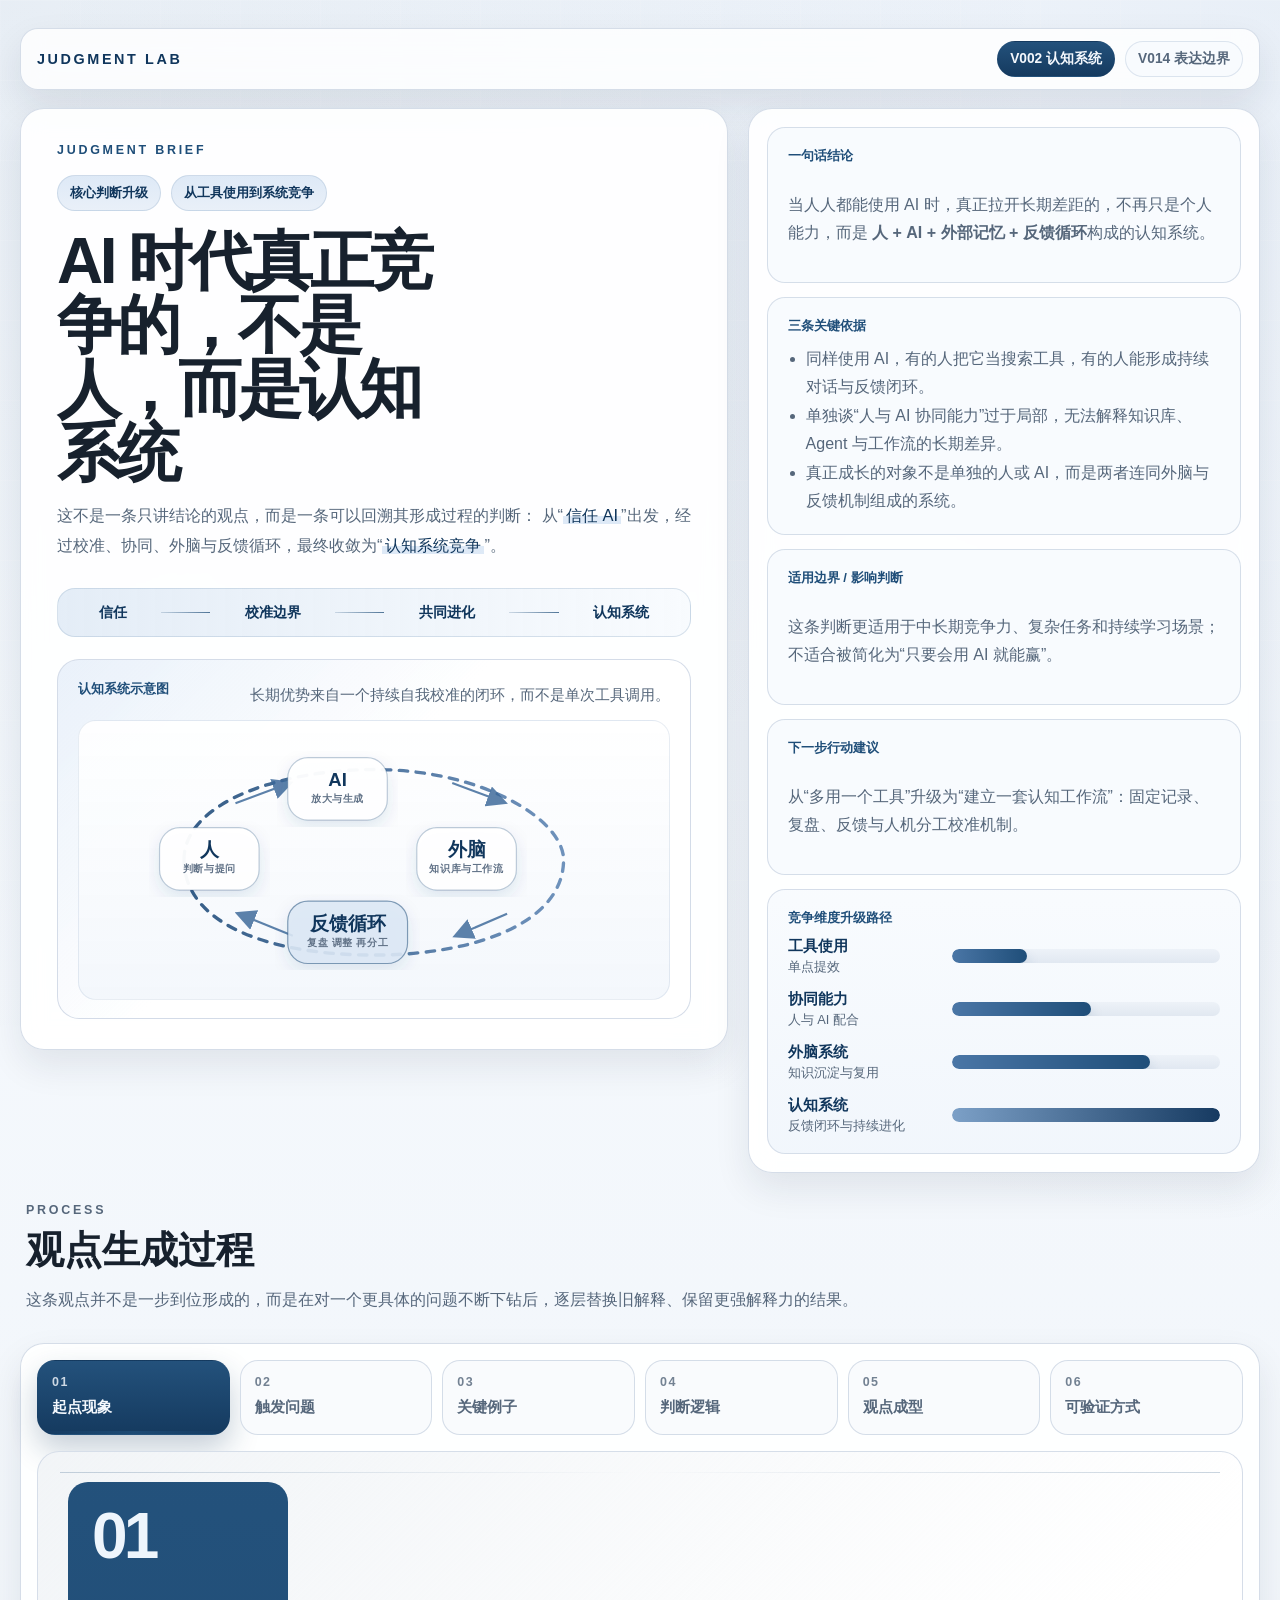
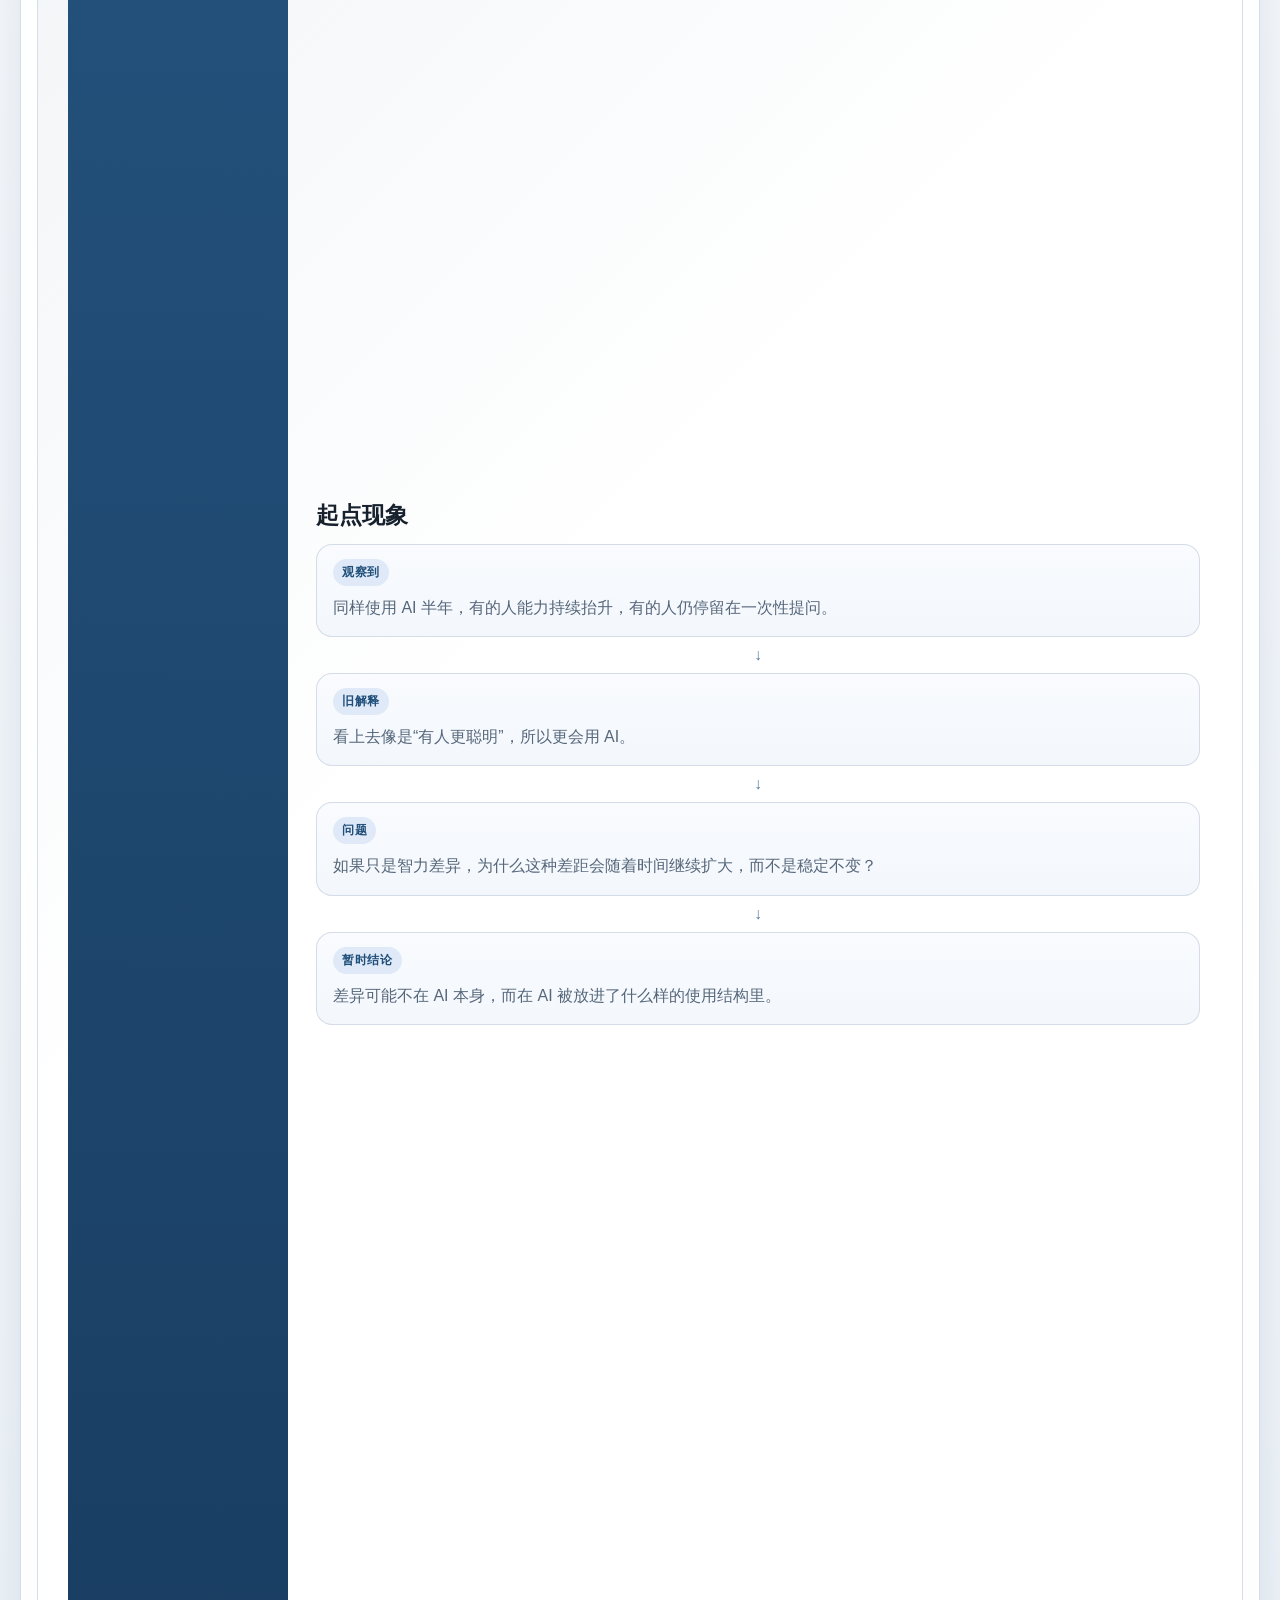
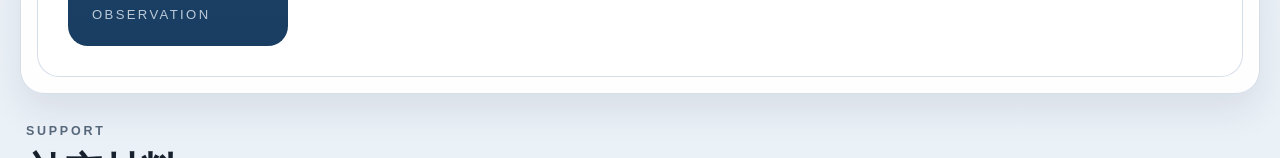
==== commit 470ea08a: "Optimize judgment pages for mobile" ====
--- a/v002.html
+++ b/v002.html
@@ -4,7 +4,7 @@
     <meta charset="UTF-8" />
     <meta name="viewport" content="width=device-width, initial-scale=1.0" />
     <title>观点汇报页｜认知系统</title>
-    <link rel="stylesheet" href="./style.css" />
+    <link rel="stylesheet" href="./style.css?v=20260823-mobile" />
     <script src="./script.js" defer></script>
   </head>
   <body>
--- a/style.css
+++ b/style.css
@@ -57,6 +57,57 @@
   padding: 28px 0 64px;
 }
 
+.site-nav {
+  display: flex;
+  align-items: center;
+  justify-content: space-between;
+  gap: 16px;
+  margin-bottom: 18px;
+  padding: 12px 16px;
+  border: 1px solid rgba(210, 219, 231, 0.92);
+  border-radius: 18px;
+  background: rgba(255, 255, 255, 0.82);
+  box-shadow: var(--shadow);
+  backdrop-filter: blur(12px);
+}
+
+.site-brand,
+.site-link {
+  text-decoration: none;
+}
+
+.site-brand {
+  color: var(--accent-strong);
+  font-size: 0.9rem;
+  font-weight: 800;
+  letter-spacing: 0.18em;
+  text-transform: uppercase;
+}
+
+.site-nav-links {
+  display: flex;
+  flex-wrap: wrap;
+  gap: 10px;
+}
+
+.site-link {
+  display: inline-flex;
+  align-items: center;
+  padding: 8px 12px;
+  border-radius: 999px;
+  border: 1px solid rgba(158, 181, 204, 0.32);
+  background: rgba(248, 251, 254, 0.92);
+  color: var(--muted);
+  font-size: 0.86rem;
+  font-weight: 700;
+}
+
+.site-link.is-active {
+  background: linear-gradient(180deg, rgba(31, 78, 121, 0.98), rgba(16, 54, 92, 0.98));
+  border-color: transparent;
+  color: #f4f8fd;
+}
+
 .reveal {
   opacity: 0;
   transform: translateY(34px);
@@ -993,6 +1044,10 @@
     grid-template-columns: 1fr;
   }
 
+  .summary-card {
+    grid-template-columns: repeat(2, minmax(0, 1fr));
+  }
+
   .diagram-head {
     flex-direction: column;
     align-items: start;
@@ -1065,6 +1120,12 @@
     padding: 18px 0 42px;
   }
 
+  .site-nav {
+    align-items: flex-start;
+    flex-direction: column;
+    padding: 12px 14px;
+  }
+
   .hero-copy,
   .summary-card,
   .panel,
@@ -1103,7 +1164,7 @@
   }
 
   .process-stage {
-    min-height: 470px;
+    min-height: 0;
   }
 
   .stage-panel {
@@ -1127,6 +1188,7 @@
   .stage-meta {
     gap: 26px;
     padding: 18px;
+    min-height: 160px;
   }
 
   .stage-index {
@@ -1147,8 +1209,25 @@
     font-size: 15px;
   }
 
+  .site-nav-links {
+    width: 100%;
+  }
+
+  .site-link {
+    justify-content: center;
+    flex: 1 1 calc(50% - 10px);
+  }
+
+  .summary-card {
+    grid-template-columns: 1fr;
+  }
+
   .process-nav {
-    grid-template-columns: 1fr;
+    display: flex;
+    gap: 10px;
+    overflow-x: auto;
+    padding-bottom: 4px;
+    scroll-snap-type: x proximity;
   }
 
   .summary-card,
@@ -1162,8 +1241,238 @@
     padding: 18px;
   }
 
+  .process-pill {
+    min-width: 150px;
+    flex: 0 0 150px;
+    scroll-snap-align: start;
+  }
+
   .process-stage {
-    min-height: 540px;
-  }
-
-}
+    min-height: 0;
+  }
+
+  .stage-panel {
+    padding: 14px;
+  }
+
+  .stage-meta {
+    min-height: 0;
+    gap: 16px;
+    padding: 16px;
+  }
+
+  .stage-copy h3,
+  .panel h3 {
+    font-size: 1.2rem;
+  }
+
+  .quote-card,
+  .source-card {
+    padding: 14px 15px;
+  }
+
+  .source-card strong {
+    font-size: 0.9rem;
+  }
+
+}
+
+@media (max-width: 560px) {
+  .page {
+    width: min(calc(100% - 16px), var(--max));
+    padding: 8px 0 32px;
+  }
+
+  .site-nav {
+    align-items: center;
+    flex-direction: row;
+    gap: 8px;
+    margin-bottom: 8px;
+    padding: 8px;
+    overflow: hidden;
+    border-radius: 8px;
+  }
+
+  .site-brand {
+    flex: 0 0 auto;
+    font-size: 0.72rem;
+    letter-spacing: 0;
+    white-space: nowrap;
+  }
+
+  .site-nav-links {
+    flex: 1 1 auto;
+    flex-wrap: nowrap;
+    gap: 4px;
+    min-width: 0;
+    overflow-x: auto;
+    scrollbar-width: none;
+  }
+
+  .site-nav-links::-webkit-scrollbar {
+    display: none;
+  }
+
+  .site-link {
+    flex: 0 0 auto;
+    min-height: 32px;
+    padding: 6px 9px;
+    border-radius: 6px;
+    font-size: 0.72rem;
+  }
+
+  .hero {
+    gap: 8px;
+  }
+
+  .hero-copy,
+  .summary-card,
+  .panel,
+  .process-board {
+    border-radius: 8px;
+  }
+
+  .hero-copy {
+    padding: 16px;
+  }
+
+  .eyebrow {
+    font-size: 0.68rem;
+    letter-spacing: 0.12em;
+  }
+
+  .hero-kicker {
+    gap: 6px;
+    margin-top: 12px;
+  }
+
+  .hero-kicker span {
+    padding: 6px 8px;
+    border-radius: 6px;
+    font-size: 0.72rem;
+  }
+
+  .hero-copy h1 {
+    margin: 12px 0;
+    font-size: 1.95rem;
+    line-height: 1.12;
+    letter-spacing: 0;
+  }
+
+  .hero-note,
+  .section-head p,
+  .summary-card p,
+  .summary-card li,
+  .stage-copy p,
+  .stage-copy li,
+  .panel p,
+  .panel li,
+  blockquote,
+  .diagram-head p {
+    font-size: 0.88rem;
+    line-height: 1.62;
+  }
+
+  .hero-path {
+    gap: 6px;
+    margin-top: 16px;
+    padding: 10px;
+    border-radius: 8px;
+  }
+
+  .hero-path span {
+    font-size: 0.78rem;
+  }
+
+  .hero-diagram {
+    margin-top: 14px;
+    padding: 10px;
+    border-radius: 8px;
+  }
+
+  .diagram-head {
+    gap: 8px;
+    margin-bottom: 8px;
+  }
+
+  .diagram-head p {
+    font-size: 0.78rem;
+  }
+
+  .diagram-shell {
+    padding: 4px;
+    overflow: hidden;
+    border-radius: 8px;
+  }
+
+  .diagram-shell svg {
+    width: 100%;
+    min-width: 0;
+  }
+
+  .loop-node text {
+    font-size: 24px;
+  }
+
+  .loop-node .node-sub {
+    font-size: 14px;
+  }
+
+  .summary-card {
+    gap: 8px;
+    padding: 10px;
+  }
+
+  .summary-block,
+  .panel {
+    padding: 14px;
+    border-radius: 8px;
+  }
+
+  .section {
+    margin-top: 16px;
+  }
+
+  .section-head {
+    padding: 0 2px 8px;
+  }
+
+  .section-head h2 {
+    margin: 6px 0 8px;
+    font-size: 1.45rem;
+    line-height: 1.18;
+    letter-spacing: 0;
+  }
+
+  .process-nav {
+    display: grid;
+    grid-template-columns: repeat(2, minmax(0, 1fr));
+    gap: 6px;
+    overflow: visible;
+    padding-bottom: 0;
+  }
+
+  .process-pill {
+    min-width: 0;
+    padding: 10px;
+    border-radius: 8px;
+  }
+
+  .process-stage {
+    border-radius: 8px;
+  }
+
+  .stage-panel {
+    gap: 10px;
+    padding: 12px;
+  }
+
+  .stage-meta {
+    gap: 10px;
+    padding: 12px;
+  }
+
+  .stage-index {
+    font-size: 2.4rem;
+  }
+}
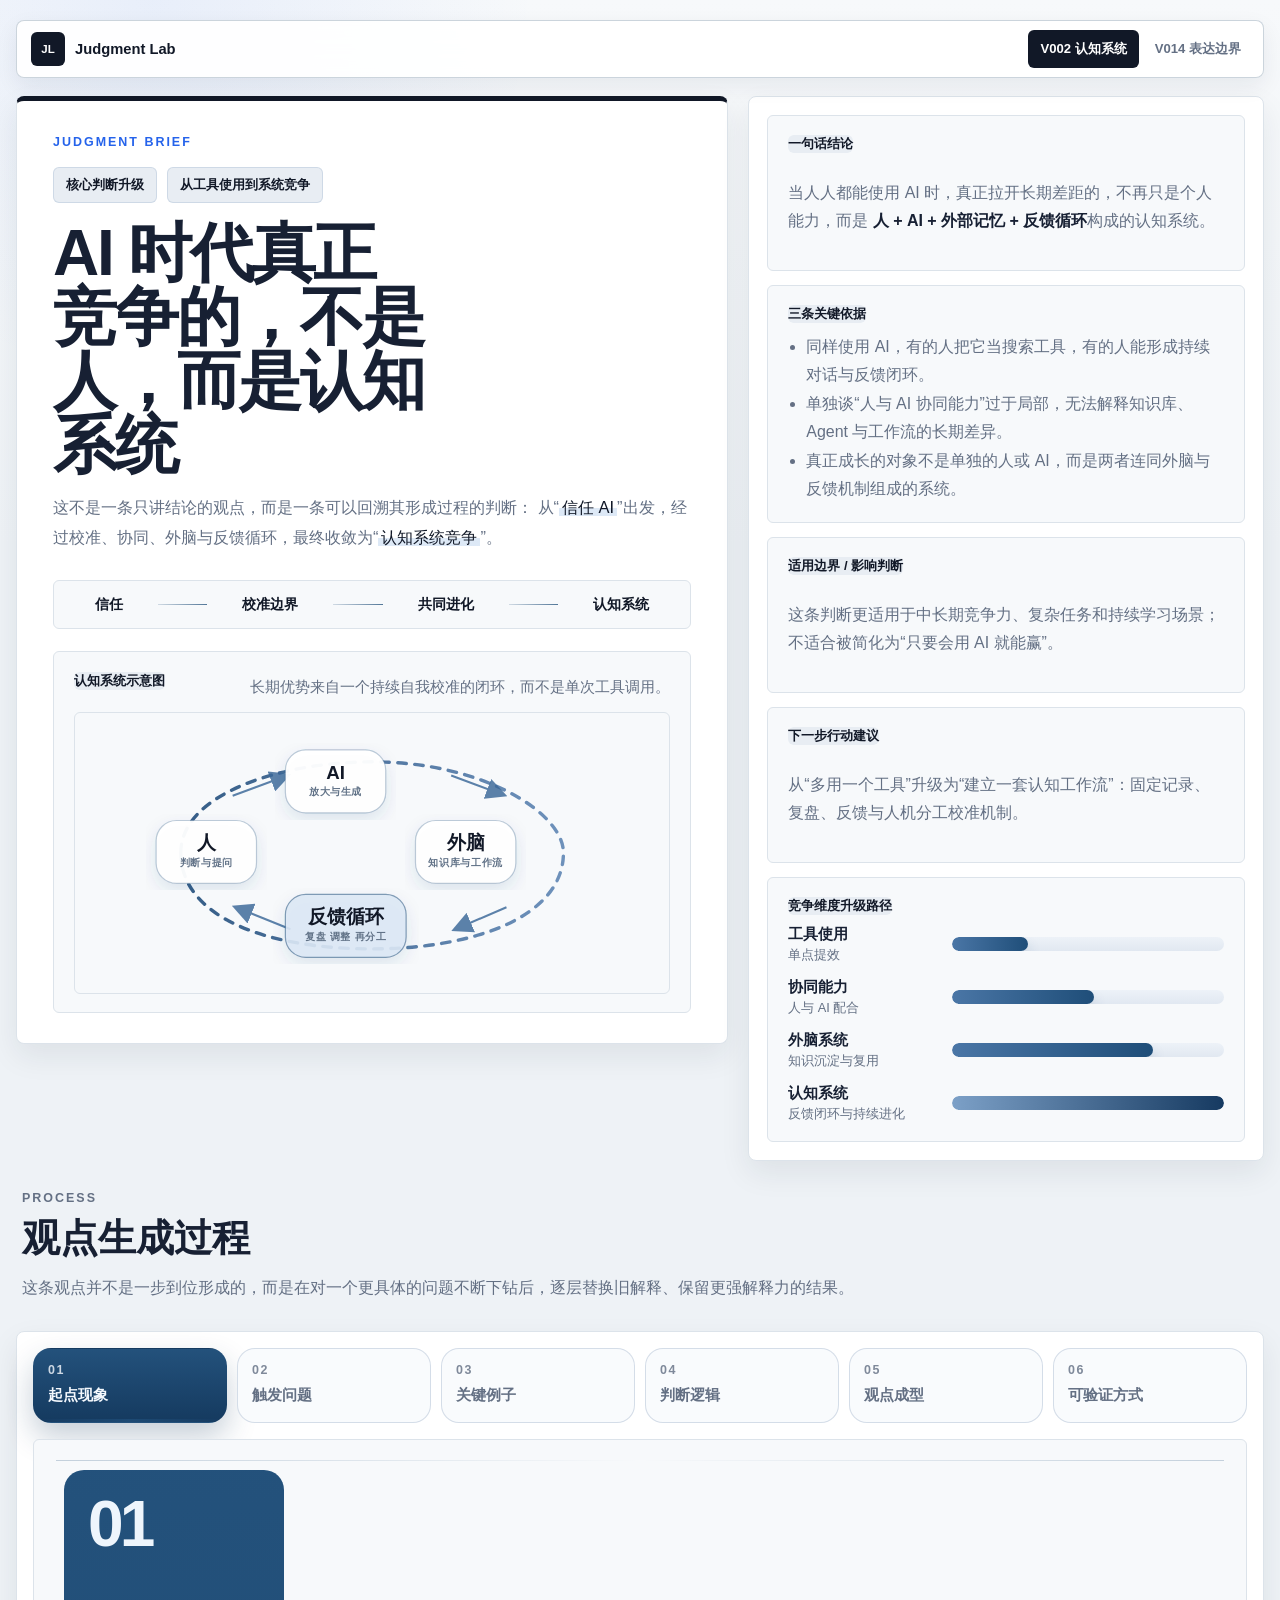
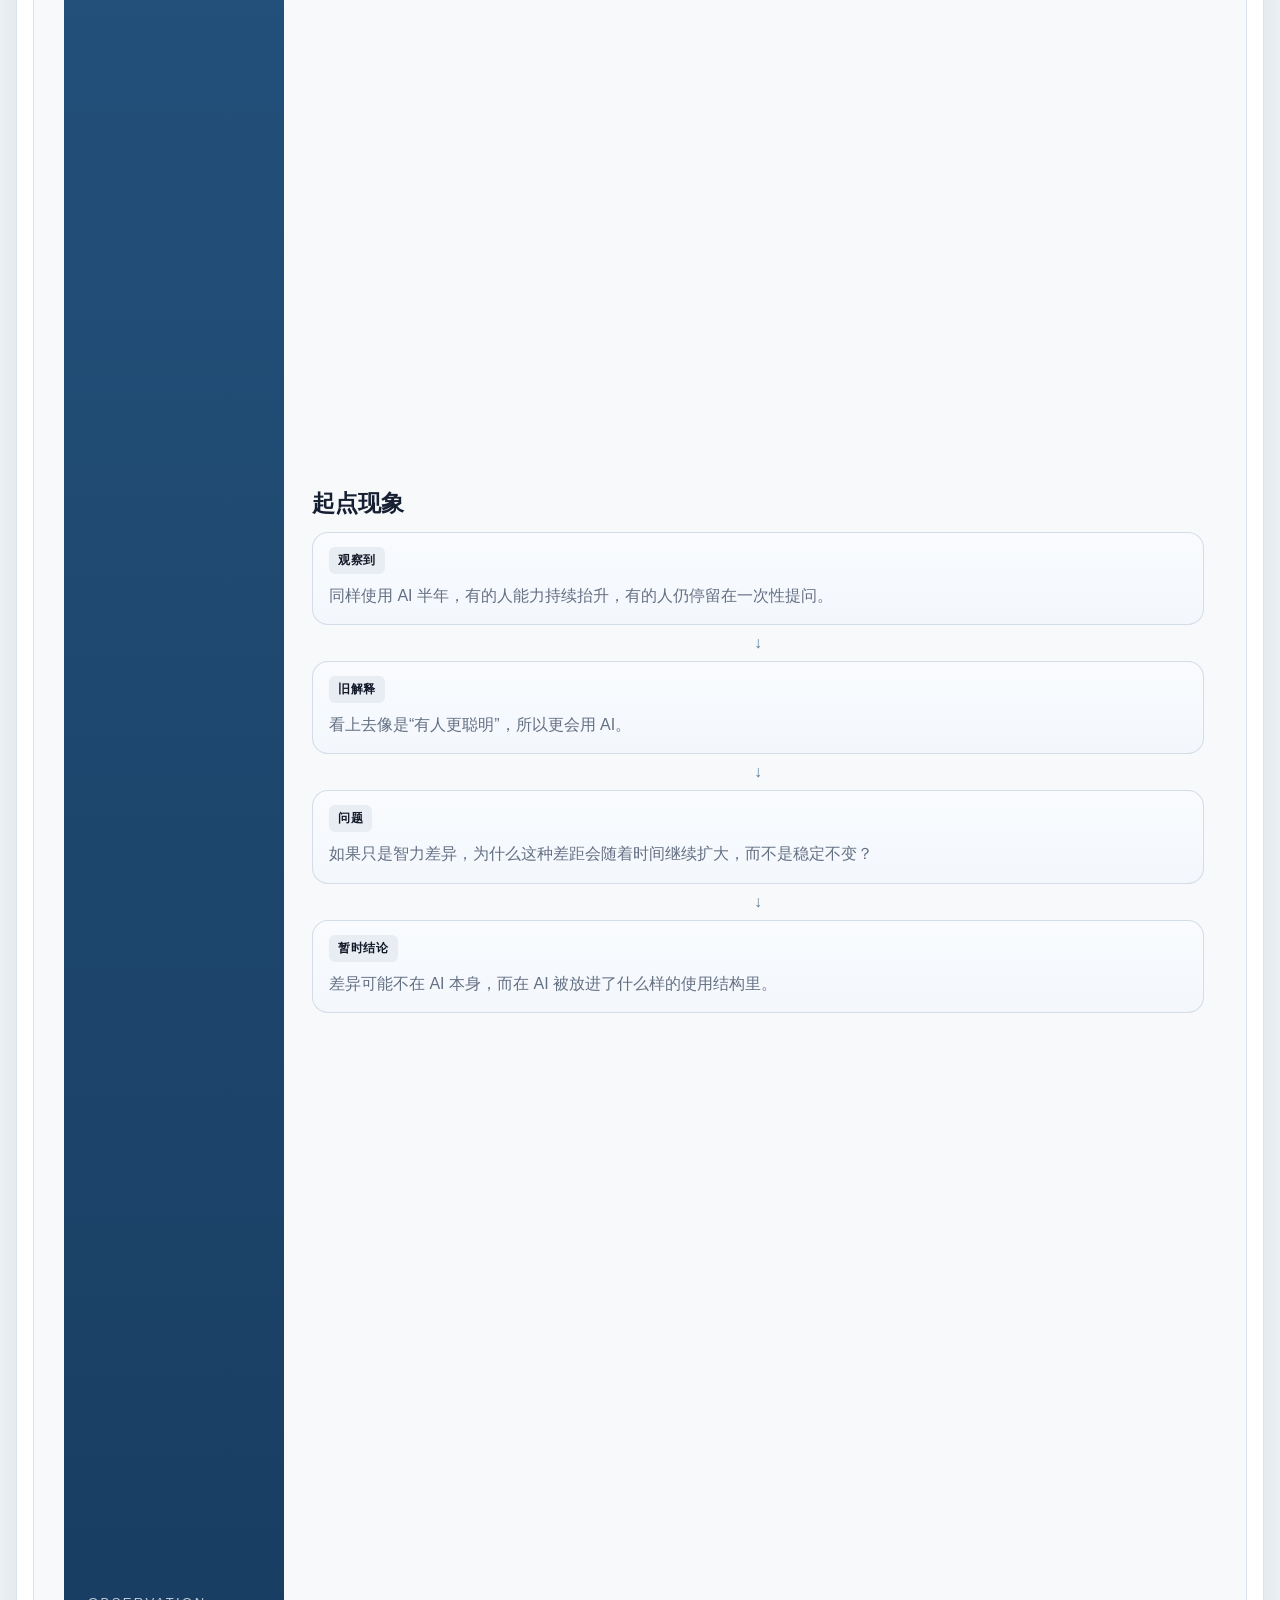
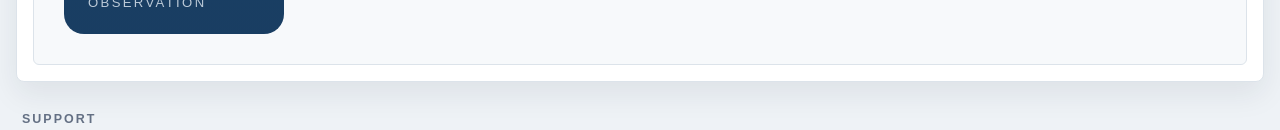
==== commit ca3eb9aa: "Unify judgment site visual system" ====
--- a/v002.html
+++ b/v002.html
@@ -5,6 +5,7 @@
     <meta name="viewport" content="width=device-width, initial-scale=1.0" />
     <title>观点汇报页｜认知系统</title>
     <link rel="stylesheet" href="./style.css?v=20260823-mobile" />
+    <link rel="stylesheet" href="./site-shell.css?v=20260827" />
     <script src="./script.js" defer></script>
   </head>
   <body>
--- a/site-shell.css
+++ b/site-shell.css
@@ -0,0 +1,421 @@
+:root {
+  --ink: #172033;
+  --text: #172033;
+  --muted: #647084;
+  --surface: #ffffff;
+  --surface-soft: #f7f9fb;
+  --paper: #eef2f6;
+  --panel: #ffffff;
+  --panel-strong: #f7f9fb;
+  --canvas: #eef2f6;
+  --bg: #eef2f6;
+  --bg-strong: #e6ebf1;
+  --line: #dce3ea;
+  --line-strong: #c4ced8;
+  --accent: #111827;
+  --accent-strong: #111827;
+  --accent-soft: #e8edf3;
+  --accent-glow: rgba(17, 24, 39, 0.1);
+  --blue: #2563eb;
+  --green: #2563eb;
+  --green-deep: #172033;
+  --gold: #2563eb;
+  --clay: #475569;
+  --shadow: 0 12px 30px rgba(20, 32, 51, 0.08);
+  --shadow-hover: 0 18px 40px rgba(20, 32, 51, 0.12);
+  --radius: 8px;
+  --radius-sm: 6px;
+  --max: 1280px;
+}
+
+body {
+  color: var(--ink);
+  font-family: "Avenir Next", "PingFang SC", "Hiragino Sans GB", "Noto Sans SC", sans-serif;
+  background:
+    radial-gradient(circle at 12% 0%, rgba(37, 99, 235, 0.07), transparent 24rem),
+    linear-gradient(180deg, #f7f9fb 0, var(--canvas) 34rem);
+}
+
+body::before {
+  display: none;
+}
+
+.page-shell,
+.brief-page,
+.page {
+  width: min(calc(100% - 32px), var(--max));
+  margin: 0 auto;
+  padding: 20px 0 48px;
+}
+
+.topbar,
+.site-nav {
+  position: sticky;
+  top: 12px;
+  z-index: 40;
+  display: flex;
+  align-items: center;
+  justify-content: space-between;
+  gap: 16px;
+  min-height: 58px;
+  margin-bottom: 18px;
+  padding: 8px 10px 8px 14px;
+  border: 1px solid rgba(196, 206, 216, 0.88);
+  border-radius: var(--radius);
+  background: rgba(255, 255, 255, 0.92);
+  box-shadow: 0 8px 22px rgba(20, 32, 51, 0.07);
+  backdrop-filter: blur(14px);
+}
+
+.site-nav .brand,
+.site-brand {
+  display: inline-flex;
+  align-items: center;
+  gap: 10px;
+  flex: 0 0 auto;
+  color: var(--accent);
+  text-decoration: none;
+  font-size: 0.92rem;
+  font-weight: 800;
+  letter-spacing: 0;
+  text-transform: none;
+}
+
+.site-nav .brand::before,
+.site-brand::before {
+  content: "JL";
+  display: grid;
+  width: 34px;
+  height: 34px;
+  place-items: center;
+  color: #fff;
+  border-radius: 6px;
+  background: var(--accent);
+  font-size: 0.72rem;
+  letter-spacing: 0;
+}
+
+.topbar .nav-links,
+.site-nav .nav-links,
+.site-nav-links {
+  display: flex;
+  justify-content: flex-end;
+  gap: 4px;
+}
+
+.site-nav .nav-links a,
+.site-link {
+  display: inline-flex;
+  align-items: center;
+  justify-content: center;
+  min-height: 38px;
+  padding: 9px 12px;
+  color: var(--muted);
+  text-decoration: none;
+  font-size: 0.82rem;
+  font-weight: 700;
+  border: 0;
+  border-radius: 6px;
+  background: transparent;
+}
+
+.site-nav .nav-links a:hover,
+.site-nav .nav-links a:focus-visible,
+.site-link:hover,
+.site-link:focus-visible {
+  color: var(--ink);
+  background: var(--accent-soft);
+}
+
+.site-link.is-active {
+  color: #fff;
+  border-color: transparent;
+  background: var(--accent);
+}
+
+.brief-page > .hero,
+.hero-copy,
+.hero-main,
+.summary-card,
+.model-card,
+.logic-card,
+.boundary-card,
+.related-card,
+.panel,
+.process-board,
+.contrast-card {
+  border-color: var(--line);
+  border-radius: var(--radius);
+  background: var(--surface);
+  box-shadow: var(--shadow);
+}
+
+.brief-page > .hero,
+.hero-copy,
+.hero-main {
+  border-top: 5px solid var(--accent);
+}
+
+.brief-page > .hero {
+  padding: 30px;
+}
+
+.brief-page .summary-card,
+.summary-block,
+.flow-step,
+.hero-diagram,
+.diagram-shell,
+.hero-path,
+.hero-lane,
+.process-stage,
+.source-card,
+.quote-card {
+  border-color: var(--line);
+  border-radius: var(--radius-sm);
+  background: var(--surface-soft);
+}
+
+.eyebrow {
+  color: var(--blue);
+  font-weight: 800;
+  letter-spacing: 0.16em;
+}
+
+.brief-page .hero h1,
+.page .hero h1 {
+  color: var(--ink);
+  letter-spacing: -0.035em;
+}
+
+.brief-page .hero h1 {
+  max-width: 14ch;
+  font-size: clamp(2.7rem, 5vw, 5rem);
+  line-height: 1.02;
+}
+
+.lead,
+.summary-card p,
+.logic-card p,
+.boundary-card li,
+.related-card a,
+.footnote,
+.hero-note,
+.panel p,
+.panel li {
+  color: var(--muted);
+}
+
+.pill,
+.hero-kicker span,
+.hero-tags span,
+.label,
+.chain-label,
+.meta-detail-tags span {
+  color: var(--accent);
+  border-radius: 6px;
+  background: var(--accent-soft);
+}
+
+.flow-step span {
+  color: var(--blue);
+}
+
+.flow-step b,
+.summary-card strong,
+.logic-card h3,
+.boundary-card h3,
+.related-card h3 {
+  color: var(--ink);
+}
+
+.back-link {
+  display: inline-flex;
+  align-items: center;
+  justify-content: center;
+  min-height: 40px;
+  padding: 8px 13px;
+  color: var(--ink);
+  border: 1px solid var(--line-strong);
+  border-radius: 6px;
+  background: var(--surface);
+}
+
+.back-link:hover,
+.back-link:focus-visible {
+  border-color: var(--accent);
+  background: var(--accent-soft);
+}
+
+@media (max-width: 680px) {
+  html {
+    font-size: 15px;
+  }
+
+  body {
+    overflow-x: hidden;
+  }
+
+  .page-shell,
+  .brief-page,
+  .page {
+    width: min(calc(100% - 16px), var(--max));
+    padding: 8px 0 32px;
+  }
+
+  .topbar,
+  .site-nav {
+    top: 8px;
+    align-items: center;
+    flex-direction: row;
+    gap: 8px;
+    min-height: 48px;
+    margin-bottom: 8px;
+    padding: 7px 8px;
+    overflow: hidden;
+  }
+
+  .topbar .brand,
+  .site-nav .brand,
+  .site-brand {
+    flex: 0 0 auto;
+    gap: 6px;
+    font-size: 0.72rem;
+    white-space: nowrap;
+  }
+
+  .topbar .brand > span:last-child {
+    display: inline;
+  }
+
+  .topbar .brand-mark,
+  .site-nav .brand::before,
+  .site-brand::before {
+    width: 30px;
+    height: 30px;
+    border-radius: 5px;
+    font-size: 0.65rem;
+  }
+
+  .topbar .nav-links,
+  .site-nav .nav-links,
+  .site-nav-links {
+    flex: 1 1 auto;
+    flex-wrap: nowrap;
+    justify-content: flex-start;
+    gap: 3px;
+    width: auto;
+    min-width: 0;
+    overflow-x: auto;
+    scrollbar-width: none;
+  }
+
+  .topbar .nav-links::-webkit-scrollbar,
+  .site-nav .nav-links::-webkit-scrollbar,
+  .site-nav-links::-webkit-scrollbar {
+    display: none;
+  }
+
+  .topbar .nav-links a,
+  .site-nav .nav-links a,
+  .site-link {
+    flex: 0 0 auto;
+    width: auto;
+    min-height: 32px;
+    padding: 6px 8px;
+    font-size: 0.7rem;
+  }
+
+  .brief-page > .hero,
+  .page .hero {
+    gap: 8px;
+  }
+
+  .brief-page > .hero {
+    padding: 14px;
+  }
+
+  .brief-page .hero h1,
+  .page .hero h1 {
+    max-width: none;
+    margin: 12px 0;
+    font-size: 1.95rem;
+    line-height: 1.12;
+    letter-spacing: 0;
+  }
+
+  .brief-page .hero-badges {
+    display: grid;
+    grid-template-columns: repeat(2, minmax(0, 1fr));
+    gap: 6px;
+    margin-top: 16px;
+  }
+
+  .brief-page .pill {
+    justify-content: center;
+    width: auto;
+    min-height: 30px;
+    padding: 0 8px;
+    font-size: 0.72rem;
+  }
+
+  .brief-page .summary-card,
+  .brief-page .model-card,
+  .brief-page .logic-card,
+  .brief-page .boundary-card,
+  .brief-page .related-card {
+    padding: 14px;
+  }
+
+  .brief-page .flow,
+  .brief-page .flow.three,
+  .brief-page .flow.four {
+    grid-template-columns: repeat(2, minmax(0, 1fr));
+    gap: 8px;
+  }
+
+  .brief-page .flow-step {
+    min-height: 96px;
+    padding: 12px;
+  }
+
+  .brief-page .content-grid {
+    grid-template-columns: 1fr;
+    gap: 8px;
+  }
+
+  .brief-page .page-actions {
+    display: grid;
+    grid-template-columns: repeat(2, minmax(0, 1fr));
+    gap: 6px;
+  }
+
+  .brief-page .back-link {
+    width: auto;
+    min-width: 0;
+    padding: 7px 8px;
+    text-align: center;
+    font-size: 0.72rem;
+  }
+
+  .page .diagram-shell {
+    overflow: hidden;
+  }
+
+  .page .diagram-shell svg {
+    width: 100%;
+    min-width: 0;
+  }
+}
+
+@media (max-width: 360px) {
+  .topbar .brand > span:last-child {
+    display: none;
+  }
+
+  .brief-page .flow,
+  .brief-page .flow.three,
+  .brief-page .flow.four,
+  .brief-page .page-actions {
+    grid-template-columns: 1fr;
+  }
+}
